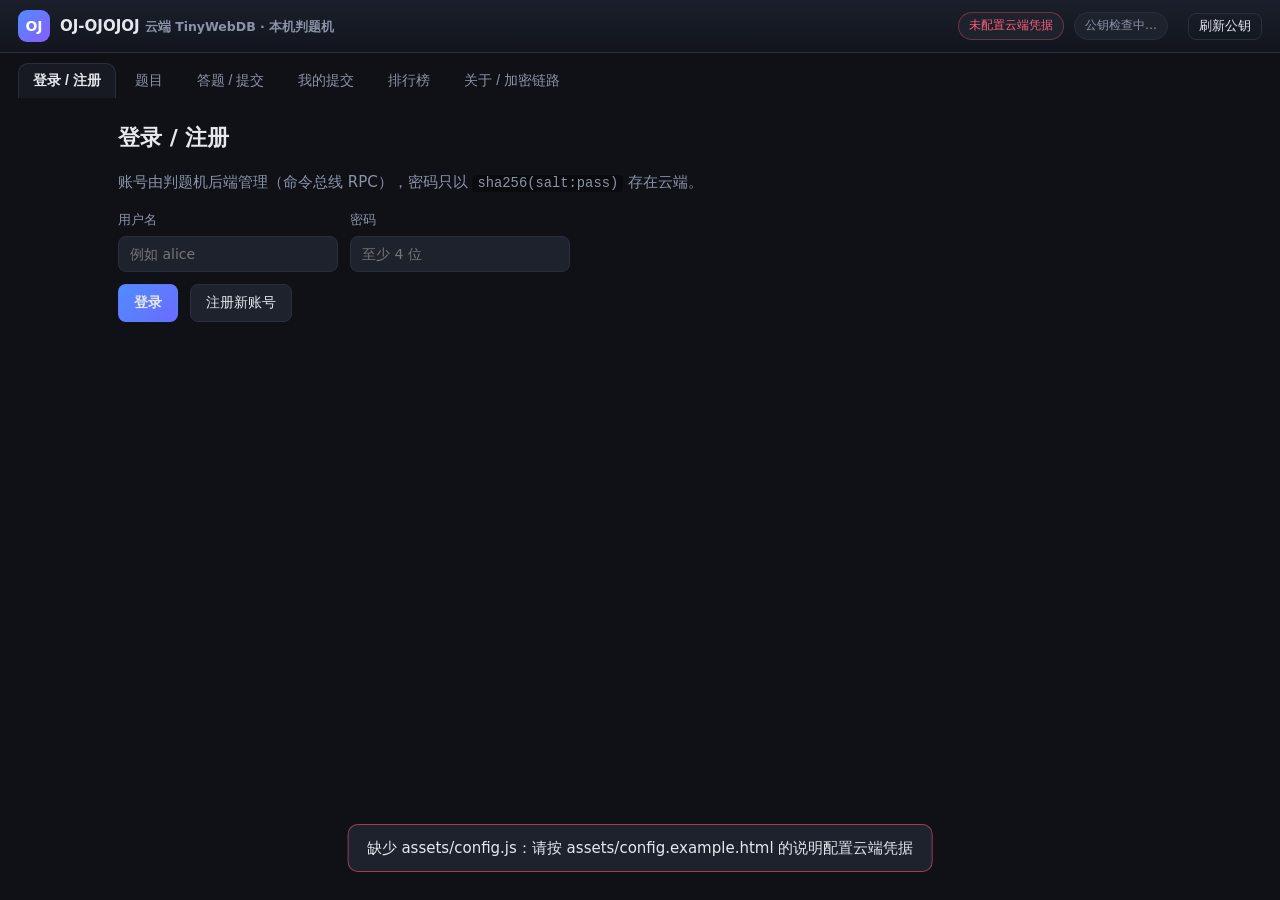
==== frontend/index.html @ 16e20191 "feat: 纯静态前端与 RSA-OAEP 非对称加密提交链路" ====
<!DOCTYPE html>
<html lang="zh-CN">
<head>
<meta charset="utf-8">
<meta name="viewport" content="width=device-width, initial-scale=1">
<title>OJ-OJOJOJ · 在线判题</title>
<link rel="stylesheet" href="assets/style.css">
</head>
<body>

<header class="topbar">
  <div class="brand">
    <span class="logo">OJ</span>
    <span>OJ-OJOJOJ <span class="muted small">云端 TinyWebDB · 本机判题机</span></span>
  </div>
  <div class="spacer"></div>
  <span id="health" class="pill">检查中…</span>
  <span id="judgekey" class="pill">公钥检查中…</span>
  <span id="session" class="session"></span>
  <button class="ghost" id="btn-refresh-key">刷新公钥</button>
</header>

<nav class="tabs">
  <button class="tab active" data-tab="login">登录 / 注册</button>
  <button class="tab" data-tab="problems">题目</button>
  <button class="tab" data-tab="submit">答题 / 提交</button>
  <button class="tab" data-tab="mine">我的提交</button>
  <button class="tab" data-tab="rank">排行榜</button>
  <button class="tab" data-tab="about">关于 / 加密链路</button>
</nav>

<main class="wrap">

  <!-- ============================ 登录 ============================ -->
  <section class="panel active" data-panel="login">
    <h1>登录 / 注册</h1>
    <p class="muted">账号由判题机后端管理（命令总线 RPC），密码只以 <code>sha256(salt:pass)</code> 存在云端。</p>
    <div class="row">
      <label>用户名 <input id="login-user" autocomplete="username" placeholder="例如 alice"></label>
      <label>密码 <input id="login-pass" type="password" autocomplete="current-password" placeholder="至少 4 位"></label>
    </div>
    <div class="row">
      <button id="btn-login" class="primary">登录</button>
      <button id="btn-register">注册新账号</button>
    </div>
  </section>

  <!-- ============================ 题目 ============================ -->
  <section class="panel" data-panel="problems">
    <div class="row between">
      <h1>题目列表</h1>
      <button id="btn-reload-problems">刷新</button>
    </div>
    <div id="problem-list" class="list"></div>
  </section>

  <!-- ============================ 答题 ============================ -->
  <section class="panel" data-panel="submit">
    <div class="row between">
      <h2><span id="p-pid" class="pid">—</span> <span id="p-title">请先在题目页选择题目</span></h2>
    </div>
    <div id="p-meta" class="muted small"></div>
    <div id="p-statement" class="statement"></div>
    <div id="p-samples"></div>

    <div class="row between">
      <label>语言
        <select id="lang">
          <option value="cpp">C++17</option>
          <option value="c">C11</option>
          <option value="py">Python 3</option>
        </select>
      </label>
      <button id="btn-submit" class="primary">🔒 加密并提交</button>
    </div>
    <textarea id="code" spellcheck="false" placeholder="在这里粘贴代码…提交时会用判题机公钥 RSA-OAEP 加密后写入 TinyWebDB"></textarea>

    <h3>实时评测</h3>
    <div id="watch-list" class="list"></div>
  </section>

  <!-- ============================ 我的 ============================ -->
  <section class="panel" data-panel="mine">
    <h1>我的提交</h1>
    <p class="muted">点击任意一条可解密查看详情（只有本浏览器能解，因为结果是用你的公钥加密的）。</p>
    <div id="mine-list" class="list"></div>
  </section>

  <!-- ============================ 榜单 ============================ -->
  <section class="panel" data-panel="rank">
    <h1>排行榜</h1>
    <table class="table">
      <thead><tr><th>#</th><th>用户</th><th>总分</th><th>通过</th><th>提交</th></tr></thead>
      <tbody id="rank-body"></tbody>
    </table>
    <div class="row between" style="margin-top:1rem">
      <h3>判题机在线状态</h3>
      <button id="btn-judge-status">查询</button>
    </div>
    <div id="judge-status" class="list"></div>
  </section>

  <!-- ============================ 关于 ============================ -->
  <section class="panel" data-panel="about">
    <h1>前后端分离与非对称加密链路</h1>
    <p class="muted">前端是这份纯静态 HTML/CSS/JS（浏览器直连 TinyWebDB，官方接口开放 CORS）；后端是 <code>D:\OJ</code> 的判题机。</p>
    <ol class="steps">
      <li><b>发布公钥</b>：判题机启动时生成/加载 RSA-2048 私钥，把公钥写进 <code>oj:pubkey</code>。</li>
      <li><b>前端加密</b>：用 <code>crypto.subtle</code> 的 RSA-OAEP(SHA-256) 分块加密源码（每块 ≤190 字节），
          密文分片写入 <code>code:&lt;SID&gt;</code> 与 <code>code:&lt;SID&gt;:i</code>，同时写入自己的公钥
          <code>sub:&lt;SID&gt;.client_pubkey</code>。</li>
      <li><b>入队</b>：写 <code>sub:&lt;SID&gt;</code> 和 <code>q:&lt;SID&gt;</code>。</li>
      <li><b>后端轮询</b>：判题机每 <b>3 秒</b>扫描一次队列，发现新提交 → 拉取密文 → 用私钥解密
          → <b>同时把云端 <code>code:&lt;SID&gt;</code> 改成「判题中」并删除密文分片</b>。</li>
      <li><b>判题</b>：编译 + 逐测试点执行（独立目录、超时/内存/输出监控、任务租约可恢复）。</li>
      <li><b>结果回传</b>：结果用<b>你的公钥</b>加密后写入 <code>res:&lt;SID&gt;</code>（密文分片 <code>res:&lt;SID&gt;:i</code>），
          并附判题机私钥签名；前端解密 + 用 <code>oj:pubkey</code> 验签。</li>
    </ol>
    <p class="muted small">注意：源码与结果在云端只以密文形式存在，判题机取码后立即清除密文。
      客户端私钥保存在浏览器 <code>sessionStorage</code>（关闭标签页即失效）。</p>

    <h3>运行日志</h3>
    <button id="btn-clear-log" class="ghost">清空</button>
    <div id="log" class="logbox"></div>
  </section>

</main>

<div id="toast" class="toast"></div>

<script src="assets/config.js"></script>
<script src="assets/crypto.js"></script>
<script src="assets/tinywebdb.js"></script>
<script src="assets/app.js"></script>
</body>
</html>
---- frontend/assets/style.css ----
/* ============================================================================
 *  Oj-OJOJOJ 前端样式（纯 CSS，无框架）
 * ==========================================================================*/
:root {
  --bg: #0f1117;
  --panel: #171a23;
  --panel2: #1e222d;
  --line: #2a2f3d;
  --fg: #e6e8ee;
  --muted: #8b93a7;
  --accent: #4f8cff;
  --ok: #35c98a;
  --bad: #ff5c7a;
  --warn: #f5b942;
  --mono: ui-monospace, SFMono-Regular, Menlo, Consolas, "Liberation Mono", monospace;
}

* { box-sizing: border-box; }

body {
  margin: 0;
  background: var(--bg);
  color: var(--fg);
  font: 15px/1.6 system-ui, -apple-system, "Segoe UI", "Microsoft YaHei", sans-serif;
}

code { font-family: var(--mono); background: #00000055; padding: 1px 5px; border-radius: 4px; font-size: .92em; }

/* ------------------------------------------------------------- 顶栏 */
.topbar {
  display: flex; align-items: center; gap: 10px; flex-wrap: wrap;
  padding: 10px 18px; background: linear-gradient(180deg, #1a1f2b, #12151d);
  border-bottom: 1px solid var(--line); position: sticky; top: 0; z-index: 20;
}
.brand { display: flex; align-items: center; gap: 10px; font-weight: 700; }
.logo {
  display: inline-grid; place-items: center; width: 32px; height: 32px; border-radius: 9px;
  background: linear-gradient(135deg, #4f8cff, #8a5cff); color: #fff; font-weight: 800; font-size: 14px;
}
.spacer { flex: 1; }
.session { display: flex; align-items: center; gap: 8px; }
.pill {
  padding: 3px 10px; border-radius: 999px; font-size: 12px;
  background: var(--panel2); border: 1px solid var(--line); color: var(--muted);
}
.pill.ok { color: var(--ok); border-color: #35c98a55; }
.pill.bad { color: var(--bad); border-color: #ff5c7a55; }

/* ------------------------------------------------------------- 标签页 */
.tabs { display: flex; gap: 4px; padding: 10px 18px 0; flex-wrap: wrap; }
.tab {
  background: transparent; border: 1px solid transparent; border-bottom: none;
  color: var(--muted); padding: 8px 14px; border-radius: 10px 10px 0 0; cursor: pointer; font-size: 14px;
}
.tab:hover { color: var(--fg); background: #ffffff08; }
.tab.active { color: var(--fg); background: var(--panel); border-color: var(--line); font-weight: 600; }

/* ------------------------------------------------------------- 主区 */
.wrap { max-width: 1080px; margin: 0 auto; padding: 22px 18px 80px; }
.panel { display: none; }
.panel.active { display: block; }
h1 { font-size: 22px; margin: 0 0 12px; }
h2 { font-size: 18px; margin: 0; }
h3 { font-size: 15px; margin: 20px 0 8px; }
.muted { color: var(--muted); }
.small { font-size: 12.5px; }
.ok { color: var(--ok); }
.bad { color: var(--bad); }
.ac { color: var(--ok); }

.row { display: flex; gap: 12px; align-items: flex-end; flex-wrap: wrap; margin: 12px 0; }
.row.between { justify-content: space-between; align-items: center; }
label { display: flex; flex-direction: column; gap: 5px; font-size: 13px; color: var(--muted); }
input, select, textarea {
  background: var(--panel2); color: var(--fg); border: 1px solid var(--line);
  border-radius: 8px; padding: 9px 11px; font-size: 14px; font-family: inherit;
}
input { min-width: 220px; }
button {
  background: var(--panel2); color: var(--fg); border: 1px solid var(--line);
  border-radius: 8px; padding: 9px 15px; font-size: 14px; cursor: pointer;
}
button:hover { border-color: var(--accent); }
button.primary { background: linear-gradient(135deg, #4f8cff, #6b6bff); border-color: transparent; font-weight: 600; }
button.ghost { background: transparent; padding: 4px 10px; font-size: 12.5px; }

/* ------------------------------------------------------------- 卡片 */
.list { display: flex; flex-direction: column; gap: 10px; }
.card {
  background: var(--panel); border: 1px solid var(--line); border-radius: 12px; padding: 12px 14px;
}
.problem, .sub, .watch { cursor: pointer; transition: border-color .15s, transform .15s; }
.problem:hover, .sub:hover { border-color: var(--accent); transform: translateY(-1px); }
.prow { display: flex; align-items: center; gap: 10px; flex-wrap: wrap; }
.pid { font-family: var(--mono); color: var(--accent); font-weight: 600; }
.ptitle { font-weight: 600; }
.badge {
  font-size: 12px; padding: 2px 9px; border-radius: 999px;
  background: #ffffff10; border: 1px solid var(--line); color: var(--muted);
}
.badge.ac { color: var(--ok); border-color: #35c98a55; }
.badge.warn { color: var(--warn); border-color: #f5b94255; }

.statement { white-space: pre-wrap; background: var(--panel); border: 1px solid var(--line);
  border-radius: 12px; padding: 14px; margin: 10px 0; }
.sample pre { background: #0c0e14; border: 1px solid var(--line); border-radius: 10px;
  padding: 10px; overflow: auto; font-family: var(--mono); font-size: 13px; }

textarea#code {
  width: 100%; min-height: 320px; font-family: var(--mono); font-size: 13.5px;
  line-height: 1.55; tab-size: 4; white-space: pre; overflow: auto;
}

/* ------------------------------------------------------------- 结果 */
.verdict { font-size: 26px; font-weight: 800; margin: 8px 0 2px; }
table.cases, table.table { width: 100%; border-collapse: collapse; margin-top: 8px; font-size: 13.5px; }
table.cases th, table.table th { text-align: left; color: var(--muted); font-weight: 600;
  border-bottom: 1px solid var(--line); padding: 6px 8px; }
table.cases td, table.table td { border-bottom: 1px solid #ffffff0a; padding: 6px 8px; }
details { margin-top: 8px; }
details pre { background: #0c0e14; border: 1px solid var(--line); border-radius: 8px;
  padding: 10px; overflow: auto; font-size: 12.5px; }
table.cases details.stderr summary { color: var(--bad); cursor: pointer; font-size: 12px; }
table.cases details.stderr pre { max-height: 180px; white-space: pre-wrap; color: #ffb3c1; }
details.src { border: 1px solid var(--line); border-radius: 10px; padding: 8px 10px; background: #0d1016; }
details.src > summary { cursor: pointer; color: var(--accent); font-size: 13px; }
details.src > summary button { float: right; margin-top: -2px; }
pre.code { max-height: 340px; overflow: auto; background: #080a0e; border: 1px solid var(--line);
  border-radius: 8px; padding: 10px; font-family: var(--mono); font-size: 12.5px; white-space: pre; }

/* ------------------------------------------------------------- 其它 */
.steps { padding-left: 22px; }
.steps li { margin: 7px 0; }
.logbox {
  height: 220px; overflow: auto; background: #0c0e14; border: 1px solid var(--line);
  border-radius: 10px; padding: 10px; font-family: var(--mono); font-size: 12.5px;
}
.log-line { white-space: pre-wrap; }
.log-line.ok { color: var(--ok); }
.log-line.err { color: var(--bad); }
.log-line.warn { color: var(--warn); }
.log-line.info { color: var(--muted); }

.toast {
  position: fixed; left: 50%; bottom: 28px; transform: translate(-50%, 20px);
  background: var(--panel2); border: 1px solid var(--line); color: var(--fg);
  padding: 11px 18px; border-radius: 10px; opacity: 0; pointer-events: none;
  transition: opacity .2s, transform .2s; z-index: 50; max-width: 90vw;
}
.toast.show { opacity: 1; transform: translate(-50%, 0); }
.toast.ok { border-color: #35c98a88; }
.toast.bad { border-color: #ff5c7a88; }

@media (max-width: 680px) {
  input { min-width: 0; width: 100%; }
  .row { align-items: stretch; }
  .row > * { flex: 1 1 100%; }
}
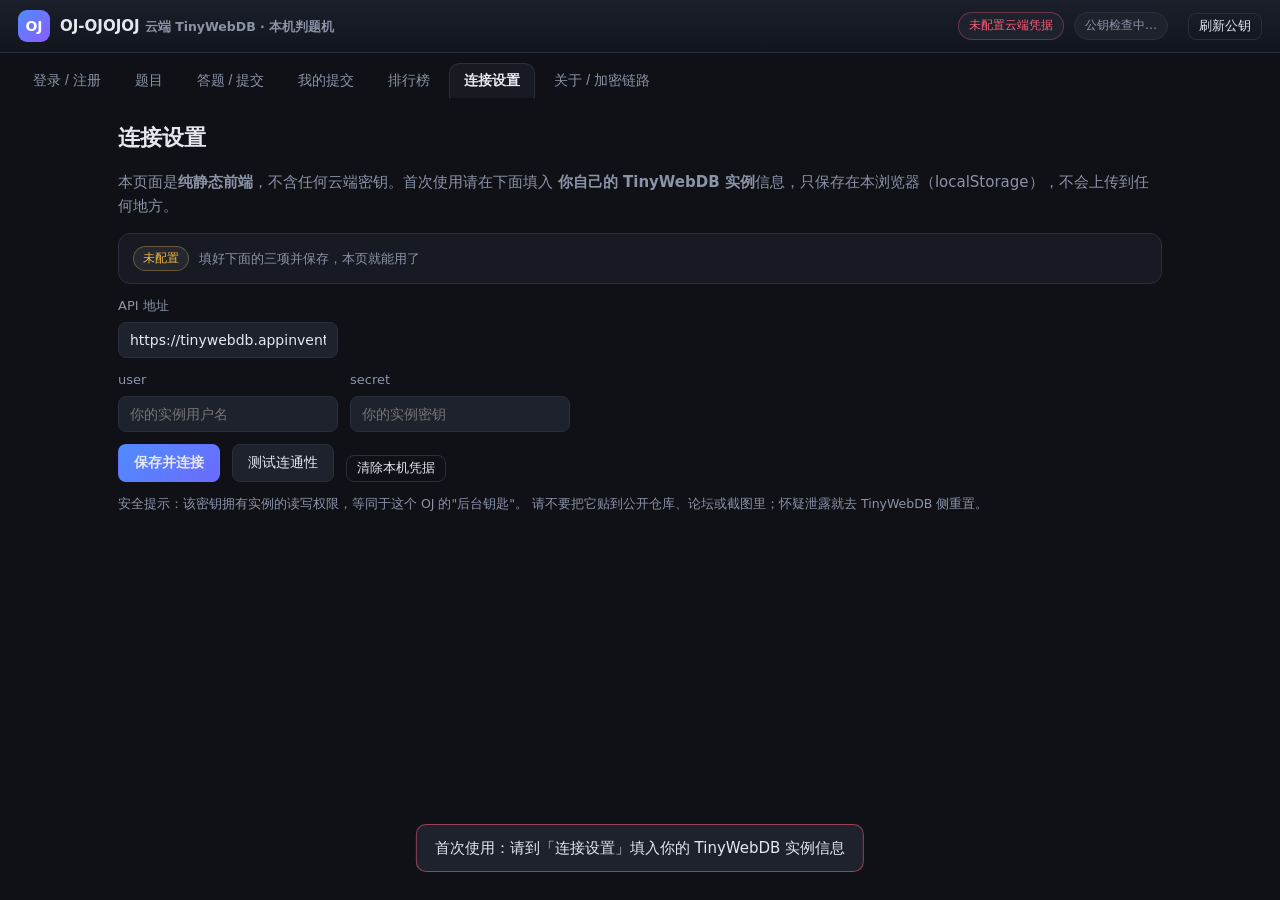
==== commit 31dd8071: "feat(frontend): 支持公开部署（GitHub Pages）——凭据改为页面内填写，不烤进代码 - 连接设置面板：填入自己的 TinyWebDB api/user/secret，存本机 l" ====
--- a/frontend/index.html
+++ b/frontend/index.html
@@ -26,6 +26,7 @@
   <button class="tab" data-tab="submit">答题 / 提交</button>
   <button class="tab" data-tab="mine">我的提交</button>
   <button class="tab" data-tab="rank">排行榜</button>
+  <button class="tab" data-tab="setup">连接设置</button>
   <button class="tab" data-tab="about">关于 / 加密链路</button>
 </nav>
 
@@ -100,6 +101,28 @@
     <div id="judge-status" class="list"></div>
   </section>
 
+  <!-- ============================ 连接设置 ============================ -->
+  <section class="panel" data-panel="setup">
+    <h1>连接设置</h1>
+    <p class="muted">本页面是<b>纯静态前端</b>，不含任何云端密钥。首次使用请在下面填入
+      <b>你自己的 TinyWebDB 实例</b>信息，只保存在本浏览器（localStorage），不会上传到任何地方。</p>
+    <div id="setup-status" class="card"></div>
+    <div class="row">
+      <label>API 地址 <input id="cfg-api" placeholder="https://tinywebdb.appinventor.space/api"></label>
+    </div>
+    <div class="row">
+      <label>user <input id="cfg-user" placeholder="你的实例用户名"></label>
+      <label>secret <input id="cfg-secret" type="password" placeholder="你的实例密钥"></label>
+    </div>
+    <div class="row">
+      <button id="btn-save-creds" class="primary">保存并连接</button>
+      <button id="btn-test-creds">测试连通性</button>
+      <button id="btn-clear-creds" class="ghost">清除本机凭据</button>
+    </div>
+    <p class="muted small">安全提示：该密钥拥有实例的读写权限，等同于这个 OJ 的"后台钥匙"。
+      请不要把它贴到公开仓库、论坛或截图里；怀疑泄露就去 TinyWebDB 侧重置。</p>
+  </section>
+
   <!-- ============================ 关于 ============================ -->
   <section class="panel" data-panel="about">
     <h1>前后端分离与非对称加密链路</h1>
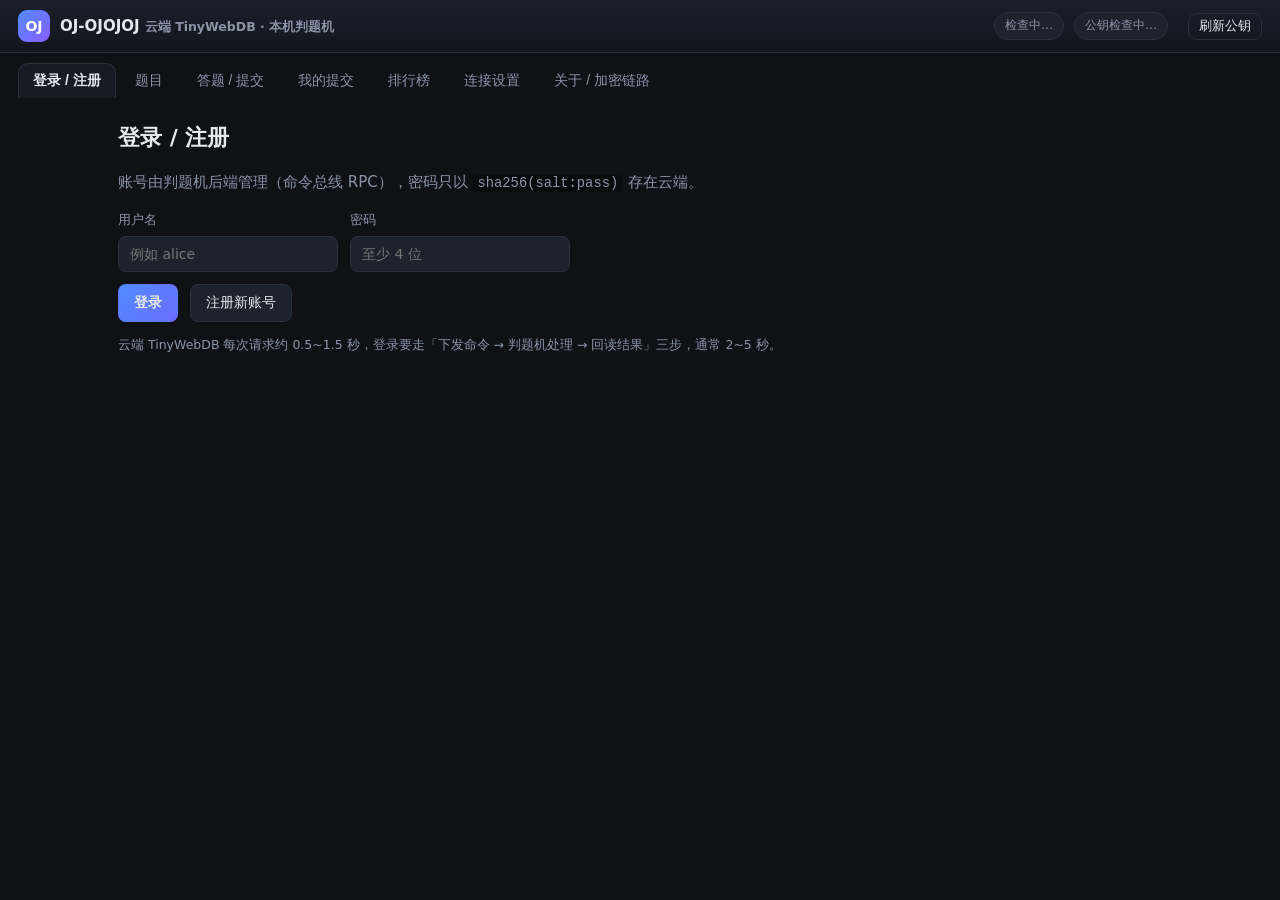
==== commit f932b150: "feat(frontend): 登录/注册/提交加即时反馈（点了立刻有动静） 问题：点「登录」后界面毫无反应，要干等 2~5 秒才出结果（云端每次请求 0.5~1.5s， 登录要走「写命令 → 判题机" ====
--- a/frontend/index.html
+++ b/frontend/index.html
@@ -44,6 +44,9 @@
       <button id="btn-login" class="primary">登录</button>
       <button id="btn-register">注册新账号</button>
     </div>
+    <div id="auth-status" class="status-line hidden"><span class="dot"></span><span id="auth-status-text"></span></div>
+    <div id="auth-progress" class="progress-bar hidden"></div>
+    <p class="muted small" id="auth-hint">云端 TinyWebDB 每次请求约 0.5~1.5 秒，登录要走「下发命令 → 判题机处理 → 回读结果」三步，通常 2~5 秒。</p>
   </section>
 
   <!-- ============================ 题目 ============================ -->
--- a/frontend/assets/style.css
+++ b/frontend/assets/style.css
@@ -151,6 +151,75 @@
 .toast.ok { border-color: #35c98a88; }
 .toast.bad { border-color: #ff5c7a88; }
 
+/* ---------------- 操作反馈：按钮转圈 + 进度行 ---------------- */
+.btn-busy {
+  position: relative;
+  padding-left: 28px !important;
+  opacity: .8;
+  cursor: progress;
+}
+.btn-busy::before {
+  content: '';
+  position: absolute;
+  left: 10px;
+  top: 50%;
+  width: 11px;
+  height: 11px;
+  margin-top: -6px;
+  border: 2px solid currentColor;
+  border-right-color: transparent;
+  border-radius: 50%;
+  animation: oj-spin .7s linear infinite;
+}
+@keyframes oj-spin { to { transform: rotate(360deg); } }
+
+.status-line {
+  display: flex;
+  align-items: center;
+  gap: 8px;
+  margin-top: 12px;
+  min-height: 20px;
+  font-size: 13px;
+  color: var(--muted);
+}
+.status-line.hidden { display: none; }
+.status-line .dot {
+  width: 8px;
+  height: 8px;
+  flex: 0 0 8px;
+  border-radius: 50%;
+  background: var(--accent);
+  animation: oj-pulse 1s ease-in-out infinite;
+}
+.status-line.ok { color: var(--ok); }
+.status-line.ok .dot { background: var(--ok); animation: none; }
+.status-line.bad { color: var(--bad); }
+.status-line.bad .dot { background: var(--bad); animation: none; }
+.status-line.warn { color: var(--warn); }
+.status-line.warn .dot { background: var(--warn); }
+@keyframes oj-pulse { 0%,100% { opacity: 1; } 50% { opacity: .25; } }
+
+.progress-bar {
+  position: relative;
+  height: 3px;
+  margin-top: 10px;
+  border-radius: 2px;
+  background: var(--line);
+  overflow: hidden;
+}
+.progress-bar.hidden { display: none; }
+.progress-bar::after {
+  content: '';
+  position: absolute;
+  left: -40%;
+  width: 40%;
+  height: 100%;
+  background: var(--accent);
+  border-radius: 2px;
+  animation: oj-slide 1.2s ease-in-out infinite;
+}
+@keyframes oj-slide { 0% { left: -40%; } 100% { left: 100%; } }
+
 @media (max-width: 680px) {
   input { min-width: 0; width: 100%; }
   .row { align-items: stretch; }
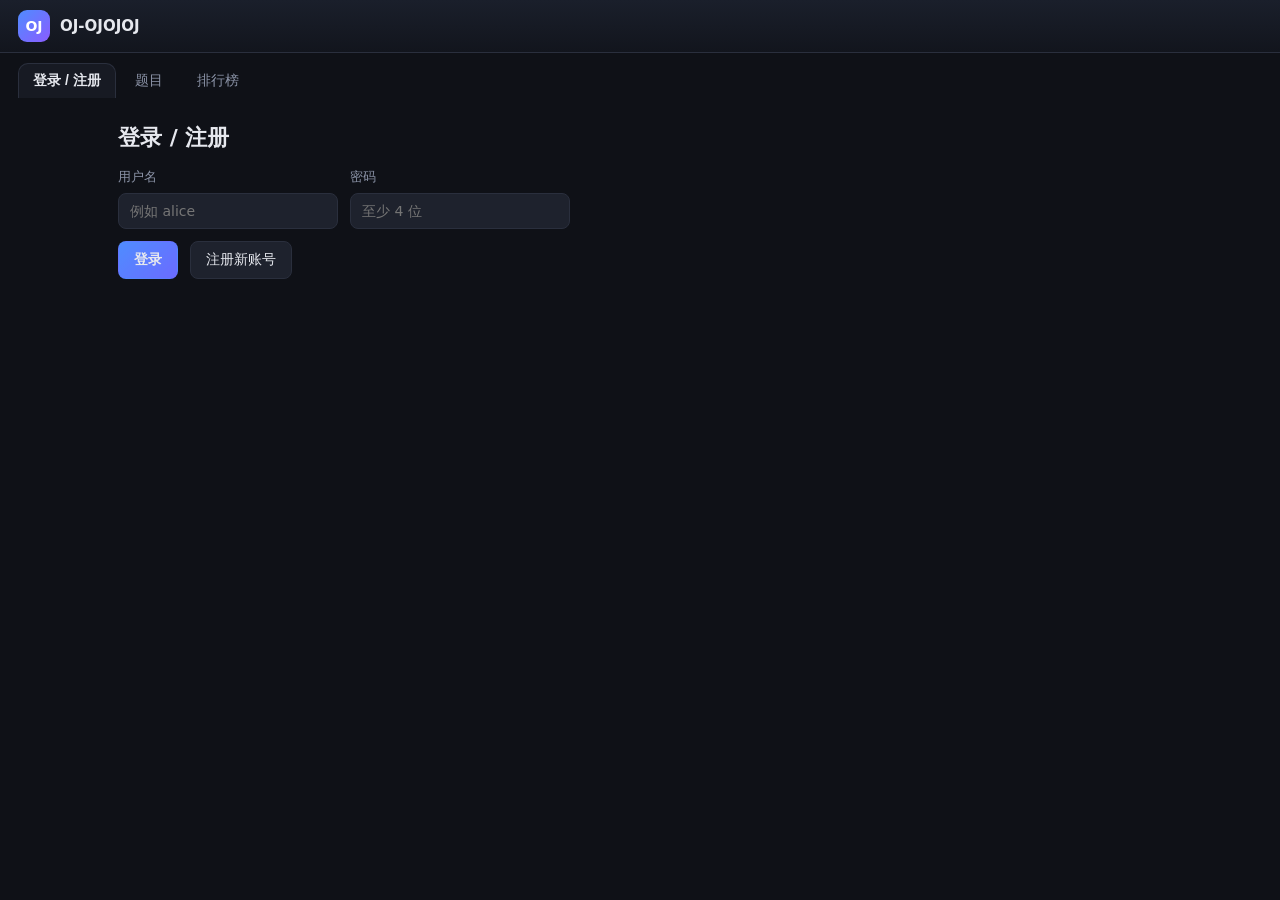
==== commit a6bb2515: "feat(frontend): 全面简化 —— 只保留 登录/注册、做题、排行榜 界面精简： - 导航只剩三个标签：登录/注册、题目、排行榜 - 「做题」改为从题目列表进入的详情页（不占标签，自动高亮" ====
--- a/frontend/index.html
+++ b/frontend/index.html
@@ -4,38 +4,30 @@
 <meta charset="utf-8">
 <meta name="viewport" content="width=device-width, initial-scale=1">
 <title>OJ-OJOJOJ · 在线判题</title>
-<link rel="stylesheet" href="assets/style.css">
+<link rel="stylesheet" href="assets/style.css?v=v20261009-1">
 </head>
 <body>
 
 <header class="topbar">
   <div class="brand">
     <span class="logo">OJ</span>
-    <span>OJ-OJOJOJ <span class="muted small">云端 TinyWebDB · 本机判题机</span></span>
+    <span>OJ-OJOJOJ</span>
   </div>
   <div class="spacer"></div>
-  <span id="health" class="pill">检查中…</span>
-  <span id="judgekey" class="pill">公钥检查中…</span>
   <span id="session" class="session"></span>
-  <button class="ghost" id="btn-refresh-key">刷新公钥</button>
 </header>
 
 <nav class="tabs">
   <button class="tab active" data-tab="login">登录 / 注册</button>
   <button class="tab" data-tab="problems">题目</button>
-  <button class="tab" data-tab="submit">答题 / 提交</button>
-  <button class="tab" data-tab="mine">我的提交</button>
   <button class="tab" data-tab="rank">排行榜</button>
-  <button class="tab" data-tab="setup">连接设置</button>
-  <button class="tab" data-tab="about">关于 / 加密链路</button>
 </nav>
 
 <main class="wrap">
 
-  <!-- ============================ 登录 ============================ -->
+  <!-- ============================ 登录 / 注册 ============================ -->
   <section class="panel active" data-panel="login">
     <h1>登录 / 注册</h1>
-    <p class="muted">账号由判题机后端管理（命令总线 RPC），密码只以 <code>sha256(salt:pass)</code> 存在云端。</p>
     <div class="row">
       <label>用户名 <input id="login-user" autocomplete="username" placeholder="例如 alice"></label>
       <label>密码 <input id="login-pass" type="password" autocomplete="current-password" placeholder="至少 4 位"></label>
@@ -46,24 +38,24 @@
     </div>
     <div id="auth-status" class="status-line hidden"><span class="dot"></span><span id="auth-status-text"></span></div>
     <div id="auth-progress" class="progress-bar hidden"></div>
-    <p class="muted small" id="auth-hint">云端 TinyWebDB 每次请求约 0.5~1.5 秒，登录要走「下发命令 → 判题机处理 → 回读结果」三步，通常 2~5 秒。</p>
   </section>
 
   <!-- ============================ 题目 ============================ -->
   <section class="panel" data-panel="problems">
     <div class="row between">
-      <h1>题目列表</h1>
+      <h1>题目</h1>
       <button id="btn-reload-problems">刷新</button>
     </div>
     <div id="problem-list" class="list"></div>
   </section>
 
-  <!-- ============================ 答题 ============================ -->
+  <!-- ============================ 做题（从题目列表进入，不占标签页） ============================ -->
   <section class="panel" data-panel="submit">
     <div class="row between">
-      <h2><span id="p-pid" class="pid">—</span> <span id="p-title">请先在题目页选择题目</span></h2>
+      <button id="btn-back-problems" class="ghost">← 返回题目列表</button>
+      <span id="p-meta" class="muted small"></span>
     </div>
-    <div id="p-meta" class="muted small"></div>
+    <h2><span id="p-pid" class="pid">—</span> <span id="p-title"></span></h2>
     <div id="p-statement" class="statement"></div>
     <div id="p-samples"></div>
 
@@ -75,88 +67,42 @@
           <option value="py">Python 3</option>
         </select>
       </label>
-      <button id="btn-submit" class="primary">🔒 加密并提交</button>
+      <button id="btn-submit" class="primary">提交评测</button>
     </div>
-    <textarea id="code" spellcheck="false" placeholder="在这里粘贴代码…提交时会用判题机公钥 RSA-OAEP 加密后写入 TinyWebDB"></textarea>
+    <textarea id="code" spellcheck="false" placeholder="在这里粘贴代码…"></textarea>
 
-    <h3>实时评测</h3>
+    <h3>评测结果</h3>
     <div id="watch-list" class="list"></div>
   </section>
 
-  <!-- ============================ 我的 ============================ -->
-  <section class="panel" data-panel="mine">
-    <h1>我的提交</h1>
-    <p class="muted">点击任意一条可解密查看详情（只有本浏览器能解，因为结果是用你的公钥加密的）。</p>
-    <div id="mine-list" class="list"></div>
-  </section>
-
-  <!-- ============================ 榜单 ============================ -->
+  <!-- ============================ 排行榜 ============================ -->
   <section class="panel" data-panel="rank">
-    <h1>排行榜</h1>
+    <div class="row between">
+      <h1>排行榜</h1>
+      <button id="btn-reload-rank">刷新</button>
+    </div>
     <table class="table">
       <thead><tr><th>#</th><th>用户</th><th>总分</th><th>通过</th><th>提交</th></tr></thead>
       <tbody id="rank-body"></tbody>
     </table>
-    <div class="row between" style="margin-top:1rem">
-      <h3>判题机在线状态</h3>
-      <button id="btn-judge-status">查询</button>
-    </div>
-    <div id="judge-status" class="list"></div>
-  </section>
-
-  <!-- ============================ 连接设置 ============================ -->
-  <section class="panel" data-panel="setup">
-    <h1>连接设置</h1>
-    <p class="muted">本页面是<b>纯静态前端</b>，不含任何云端密钥。首次使用请在下面填入
-      <b>你自己的 TinyWebDB 实例</b>信息，只保存在本浏览器（localStorage），不会上传到任何地方。</p>
-    <div id="setup-status" class="card"></div>
-    <div class="row">
-      <label>API 地址 <input id="cfg-api" placeholder="https://tinywebdb.appinventor.space/api"></label>
-    </div>
-    <div class="row">
-      <label>user <input id="cfg-user" placeholder="你的实例用户名"></label>
-      <label>secret <input id="cfg-secret" type="password" placeholder="你的实例密钥"></label>
-    </div>
-    <div class="row">
-      <button id="btn-save-creds" class="primary">保存并连接</button>
-      <button id="btn-test-creds">测试连通性</button>
-      <button id="btn-clear-creds" class="ghost">清除本机凭据</button>
-    </div>
-    <p class="muted small">安全提示：该密钥拥有实例的读写权限，等同于这个 OJ 的"后台钥匙"。
-      请不要把它贴到公开仓库、论坛或截图里；怀疑泄露就去 TinyWebDB 侧重置。</p>
-  </section>
-
-  <!-- ============================ 关于 ============================ -->
-  <section class="panel" data-panel="about">
-    <h1>前后端分离与非对称加密链路</h1>
-    <p class="muted">前端是这份纯静态 HTML/CSS/JS（浏览器直连 TinyWebDB，官方接口开放 CORS）；后端是 <code>D:\OJ</code> 的判题机。</p>
-    <ol class="steps">
-      <li><b>发布公钥</b>：判题机启动时生成/加载 RSA-2048 私钥，把公钥写进 <code>oj:pubkey</code>。</li>
-      <li><b>前端加密</b>：用 <code>crypto.subtle</code> 的 RSA-OAEP(SHA-256) 分块加密源码（每块 ≤190 字节），
-          密文分片写入 <code>code:&lt;SID&gt;</code> 与 <code>code:&lt;SID&gt;:i</code>，同时写入自己的公钥
-          <code>sub:&lt;SID&gt;.client_pubkey</code>。</li>
-      <li><b>入队</b>：写 <code>sub:&lt;SID&gt;</code> 和 <code>q:&lt;SID&gt;</code>。</li>
-      <li><b>后端轮询</b>：判题机每 <b>3 秒</b>扫描一次队列，发现新提交 → 拉取密文 → 用私钥解密
-          → <b>同时把云端 <code>code:&lt;SID&gt;</code> 改成「判题中」并删除密文分片</b>。</li>
-      <li><b>判题</b>：编译 + 逐测试点执行（独立目录、超时/内存/输出监控、任务租约可恢复）。</li>
-      <li><b>结果回传</b>：结果用<b>你的公钥</b>加密后写入 <code>res:&lt;SID&gt;</code>（密文分片 <code>res:&lt;SID&gt;:i</code>），
-          并附判题机私钥签名；前端解密 + 用 <code>oj:pubkey</code> 验签。</li>
-    </ol>
-    <p class="muted small">注意：源码与结果在云端只以密文形式存在，判题机取码后立即清除密文。
-      客户端私钥保存在浏览器 <code>sessionStorage</code>（关闭标签页即失效）。</p>
-
-    <h3>运行日志</h3>
-    <button id="btn-clear-log" class="ghost">清空</button>
-    <div id="log" class="logbox"></div>
   </section>
 
 </main>
 
 <div id="toast" class="toast"></div>
+<!-- 诊断日志：不在界面上显示，出问题时可在控制台执行 showLog() 查看 -->
+<div id="log" class="logbox" hidden></div>
 
-<script src="assets/config.js"></script>
-<script src="assets/crypto.js"></script>
-<script src="assets/tinywebdb.js"></script>
-<script src="assets/app.js"></script>
+<script src="assets/config.js?v=v20261009-1"></script>
+<script src="assets/crypto.js?v=v20261009-1"></script>
+<script src="assets/tinywebdb.js?v=v20261009-1"></script>
+<script src="assets/app.js?v=v20261009-1"></script>
+<script>
+  /* 排错用：控制台里敲 showLog() 就把隐藏的日志显示出来 */
+  window.showLog = function () {
+    var el = document.getElementById('log');
+    if (el) { el.hidden = false; el.scrollIntoView(); }
+  };
+</script>
 </body>
 </html>
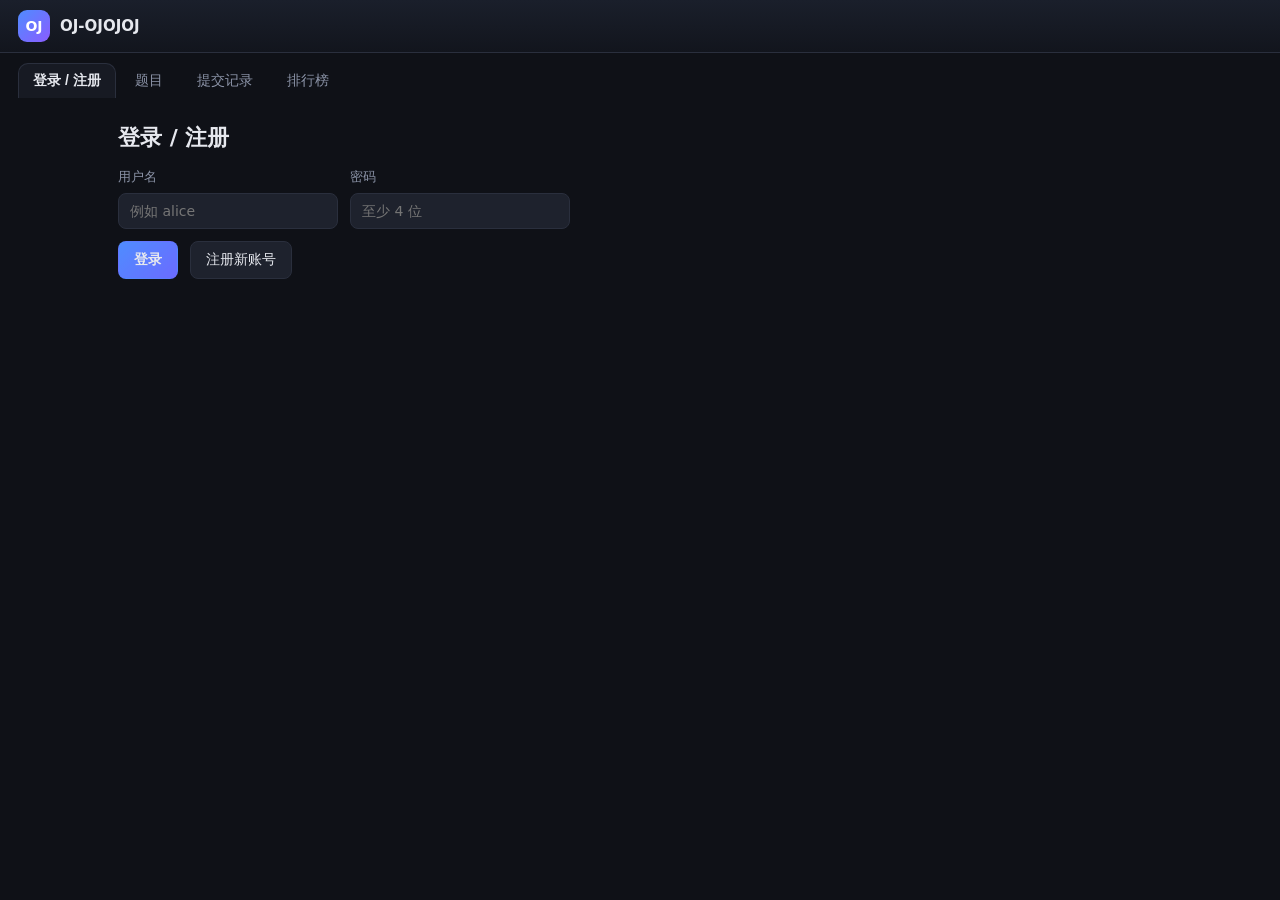
==== commit 9db5c5f7: "chore(frontend): 资源版本号 p293e1b7（改前端后立刻生效，不受 CDN 缓存影响）" ====
--- a/frontend/index.html
+++ b/frontend/index.html
@@ -4,7 +4,7 @@
 <meta charset="utf-8">
 <meta name="viewport" content="width=device-width, initial-scale=1">
 <title>OJ-OJOJOJ · 在线判题</title>
-<link rel="stylesheet" href="assets/style.css?v=v20261009-1">
+<link rel="stylesheet" href="assets/style.css?v=p293e1b7">
 </head>
 <body>
 
@@ -20,6 +20,7 @@
 <nav class="tabs">
   <button class="tab active" data-tab="login">登录 / 注册</button>
   <button class="tab" data-tab="problems">题目</button>
+  <button class="tab" data-tab="mine">提交记录</button>
   <button class="tab" data-tab="rank">排行榜</button>
 </nav>
 
@@ -75,16 +76,29 @@
     <div id="watch-list" class="list"></div>
   </section>
 
-  <!-- ============================ 排行榜 ============================ -->
+  <!-- ============================ 提交记录 ============================ -->
+  <section class="panel" data-panel="mine">
+    <div class="row between">
+      <h1>提交记录</h1>
+      <button id="btn-reload-mine">刷新</button>
+    </div>
+    <div id="mine-list" class="list"></div>
+  </section>
+
+  <!-- ============================ 排行榜（ACM 赛制） ============================ -->
   <section class="panel" data-panel="rank">
     <div class="row between">
-      <h1>排行榜</h1>
+      <h1>排行榜 <span id="rank-mode" class="muted small"></span></h1>
       <button id="btn-reload-rank">刷新</button>
     </div>
-    <table class="table">
-      <thead><tr><th>#</th><th>用户</th><th>总分</th><th>通过</th><th>提交</th></tr></thead>
-      <tbody id="rank-body"></tbody>
-    </table>
+    <div class="acm-wrap">
+      <table class="table acm">
+        <thead><tr id="rank-head"><th>#</th><th>用户</th><th>通过</th><th>罚时</th></tr></thead>
+        <tbody id="rank-body"></tbody>
+      </table>
+    </div>
+    <p class="muted small">ACM 赛制：先按通过题数排序，题数相同看罚时。
+      罚时 = 每题首次 AC 距开赛的分钟数 + 20 分钟 × 该题首次 AC 前的失败次数；绿色数字为该题用时（分钟）。</p>
   </section>
 
 </main>
@@ -93,10 +107,10 @@
 <!-- 诊断日志：不在界面上显示，出问题时可在控制台执行 showLog() 查看 -->
 <div id="log" class="logbox" hidden></div>
 
-<script src="assets/config.js?v=v20261009-1"></script>
-<script src="assets/crypto.js?v=v20261009-1"></script>
-<script src="assets/tinywebdb.js?v=v20261009-1"></script>
-<script src="assets/app.js?v=v20261009-1"></script>
+<script src="assets/config.js?v=p293e1b7"></script>
+<script src="assets/crypto.js?v=p293e1b7"></script>
+<script src="assets/tinywebdb.js?v=p293e1b7"></script>
+<script src="assets/app.js?v=p293e1b7"></script>
 <script>
   /* 排错用：控制台里敲 showLog() 就把隐藏的日志显示出来 */
   window.showLog = function () {
